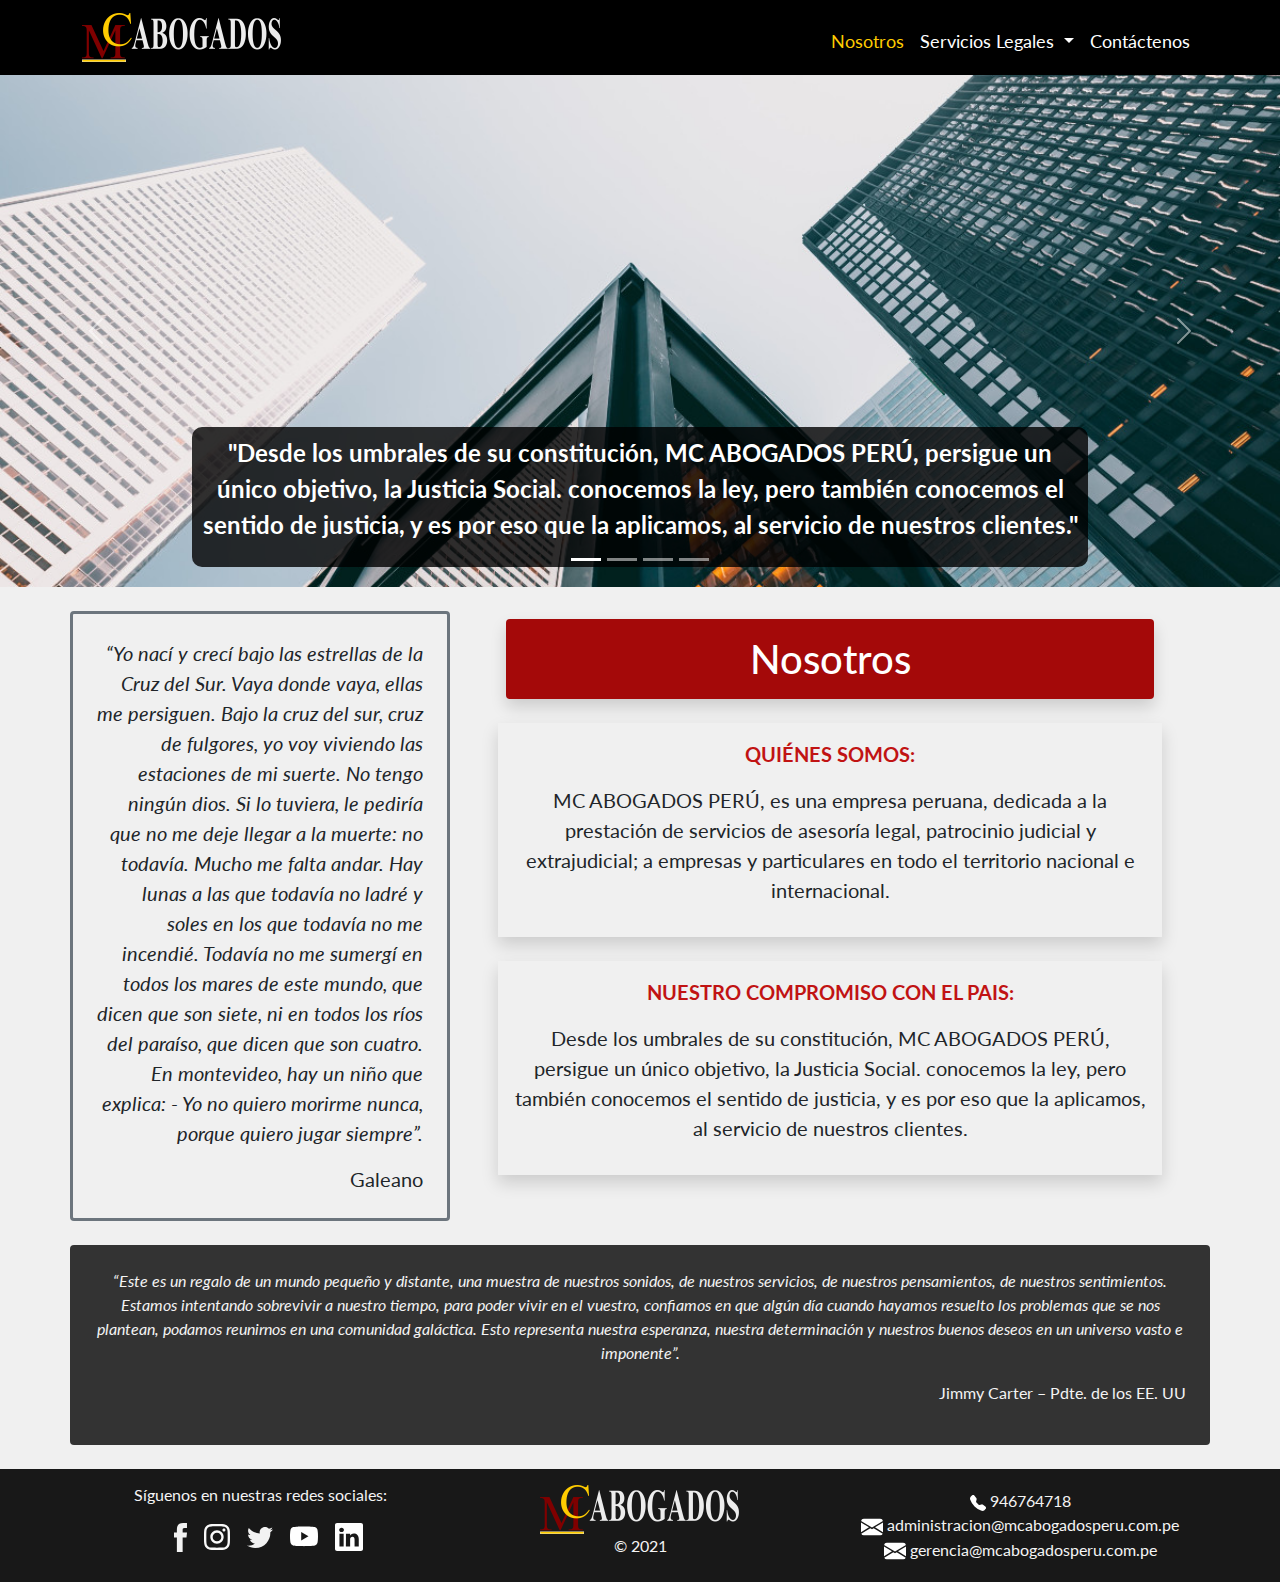
==== index.html @ 387a3cb1 "Prueba" ====
<!DOCTYPE html>
<html lang="es">
    <head>
        <meta charset="UTF-8">
        <title>MC Abogados | Nosotros</title>
        <meta name="viewport" content="width=device-width,initial-scale=1.0">
        <meta name="description" content="Abogados con un elevado concepto de Justicia. Ofrece servicios a empresas y particulares en todo el territorio nacional">
        <meta name="keywords" content="abogados, juicios, legal, ley, norma, ley">
        <meta name="author" content="MC Abogados Perú">
        <link rel="stylesheet" href="estilos.css">
        <link rel="stylesheet" href="bootstrap/bootstrap.css">
        <link rel="stylesheet" href="animate.min.css">
    </head>
    <body id="override">
        <header>
            <!-- NAVBAR START -->
            <nav class="navbar navbar-expand-md navbar-dark">
                <div class="container">
                    <a class="navbar-brand mx-auto" href="index.html" id="img-logo"><img src="img/logos/logo.png" alt="logo MC Abogados" width="200px" id="logo-encabezado"></a>
                    <button class="navbar-toggler position-absolute top-0 end-0 m-4" type="button" data-bs-toggle="collapse" data-bs-target="#navbarSupportedContent" aria-controls="navbarSupportedContent" aria-expanded="false" aria-label="Toggle navigation">
                        <span class="navbar-toggler-icon"></span>
                    </button>
                    <div class="collapse navbar-collapse mt-2" id="navbarSupportedContent">
                        <ul class="navbar-nav ms-auto mb-2 mb-lg-0">
                            <li class="nav-item">
                                <a class="nav-link active" aria-current="page" href="index.html">Nosotros</a>
                            </li>
                            <li class="nav-item dropdown">
                                <a class="nav-link dropdown-toggle" href="#" id="navbarDropdown" role="button" data-bs-toggle="dropdown" aria-expanded="false">
                                    Servicios Legales
                                </a>
                                <ul class="dropdown-menu mt-md-3" aria-labelledby="navbarDropdown">
                                    <li><a class="dropdown-item" href="procesal.html">Departamento Procesal</a></li>
                                    <li><a class="dropdown-item" href="intelectual.html">Departamento Intelectual</a></li>
                                    <li><a class="dropdown-item" href="notarial.html">Departamento Registral-Notarial</a></li>
                                    <li><a class="dropdown-item" href="corporativo.html">Departamento Corporativo</a></li>
                                    <li><a class="dropdown-item" href="inmobiliario.html">Departamento Inmobiliario</a></li>
                                    <li><a class="dropdown-item" href="comercio.html">Departamento de Comercio Exterior</a></li>
                                </ul>
                            </li>
                            <li class="nav-item">
                                <a class="nav-link" aria-current="page" href="contactenos.html">Contáctenos</a>
                            </li>
                        </ul>                        
                    </div>
                </div>
            </nav>
            <!-- NAVBAR END -->
            <!-- CAROUSEL START -->
            <div id="carouselExampleCaptions" class="carousel slide carousel-fade" data-bs-ride="carousel">
                <ol class="carousel-indicators">
                    <li data-bs-target="#carouselExampleCaptions" data-bs-slide-to="0" class="active"></li>
                    <li data-bs-target="#carouselExampleCaptions" data-bs-slide-to="1"></li>
                    <li data-bs-target="#carouselExampleCaptions" data-bs-slide-to="2"></li>
                    <li data-bs-target="#carouselExampleCaptions" data-bs-slide-to="3"></li>
                </ol>
                <div class="carousel-inner ">
                    <div class="carousel-item active">
                        <img src="img/fotos/1.jpg " class="d-block w-100" alt="Rascacielos">
                        <div class="carousel-caption px-2 w-80 py-2 mx-auto d-none d-md-block">                            
                            <p class="animate__animated  animate__slideInDown fw-bold fs-4">"Desde los umbrales de su constitución, MC ABOGADOS PERÚ, persigue un único objetivo, la Justicia Social. conocemos la ley, pero también conocemos el sentido de justicia, y es por eso que la aplicamos, al servicio de nuestros clientes."</p>
                        </div>                        
                    </div>
                    <div class="carousel-item">
                        <img src="img/fotos/2.jpg" class="d-block w-100" alt="Plaza de Armas del Cusco">                        
                    </div>
                    <div class="carousel-item">
                        <img src="img/fotos/3.jpg" class="d-block w-100" alt="Banner MC Abogados">
                        
                    </div>
                    <div class="carousel-item">
                        <img src="img/fotos/4.jpg" class="d-block w-100" alt="Palacio de Justicia">
                    </div>
                </div>
                <a class="carousel-control-prev" href="#carouselExampleCaptions" role="button" data-bs-slide="prev">
                    <span class="carousel-control-prev-icon" aria-hidden="true"></span>
                    <span class="visually-hidden">Previous</span>
                </a>
                <a class="carousel-control-next" href="#carouselExampleCaptions" role="button" data-bs-slide="next">
                    <span class="carousel-control-next-icon" aria-hidden="true"></span>
                    <span class="visually-hidden">Next</span>
                </a>
            </div>
            <!-- CARROUSEL END -->   
        </header>
        <!-- BODY START -->
        <main>           
            <div class="container mt-4">
                <div class="row">
                    <div class="col-xl-4 col-12 border border-3 border-secondary p-4 rounded fs-5 mb-3 mb-xl-0 d-none d-md-block">                       
                        <p class="text-md-end text-center "><i>“Yo nací y crecí bajo las estrellas de la Cruz del Sur.
                            Vaya donde vaya, ellas me persiguen. Bajo la cruz del sur, cruz de fulgores, yo voy viviendo las estaciones de mi suerte. No tengo ningún dios. Si lo tuviera, le pediría que no me deje llegar a la muerte: no todavía. Mucho me falta andar. Hay lunas a las que todavía no ladré y soles en los que todavía no me incendié. Todavía no me sumergí en todos los mares de este mundo, que dicen que son siete, ni en todos los ríos del paraíso, que dicen que son cuatro.
                            En montevideo, hay un niño que explica: - Yo no quiero morirme nunca, porque quiero jugar siempre”.
                            </i></p>
                        <p class="text-end m-0 p-0">Galeano</p>
                    </div>
                    <div class="col-xl-8 col-12 px-xl-5 p-0 m-0 fs-5">
                        <h1 class="m-xl-2 text-center rounded p-3 shadow">Nosotros</h1>
                        <div class="shadow my-4 p-3">
                            <p class="text-center "><b>QUIÉNES SOMOS:</b></p>
                            <p class=" text-center">  MC ABOGADOS PERÚ, es una empresa peruana, dedicada a la prestación de servicios de asesoría legal, patrocinio judicial y extrajudicial; a empresas y particulares en todo el territorio nacional e internacional.</p>                                
                        </div>
                        <div class="shadow my-4 p-3">
                            <p class="text-center"><b>NUESTRO COMPROMISO CON EL PAIS:</b></p>
                            <p class=" text-center"> Desde los umbrales de su constitución, MC ABOGADOS PERÚ, persigue un único objetivo, la Justicia Social. conocemos la ley, pero también conocemos el sentido de justicia, y es por eso que la aplicamos, al servicio de nuestros clientes.</p>
                        </div>
                    </div>
                </div>
                <div class="row my-4 fs-5">
                    <div class="col-12 rounded p-4 fs-6" id="frase-carter">
                        <p class="text-center" ><i>“Este es un regalo de un mundo pequeño y distante, una muestra de nuestros sonidos, de nuestros servicios, de nuestros pensamientos, de nuestros sentimientos. Estamos intentando sobrevivir a nuestro tiempo, para poder vivir en el vuestro, confiamos en que algún día cuando hayamos resuelto los problemas que se nos plantean, podamos reunirnos en una comunidad galáctica. Esto representa nuestra esperanza, nuestra determinación y nuestros buenos deseos en un universo vasto e imponente”.</i></p>
                        <p class="text-end">Jimmy Carter – Pdte. de los EE. UU</p>
                    </div>
                </div>
            </div>
        </main>
        <!-- BODY END -->
        <!-- FOOTER START-->
        <footer>
            <div class="container">
                <div class="row py-2">  
                    <div class="col-12 col-lg-4 d-flex flex-column justify-content-center pb-3" id="redes-sociales">
                        <p class="text-center">Síguenos en nuestras redes sociales:</p>
                        <ul>
                            <li><a href="https://www.facebook.com/mcabogadosperu/?notif_id=1610804623793824&notif_t=page_fan&ref=notif&_rdc=1&_rdr"><img src="img/logos/facebook_logo.svg" alt="Facebook MC Abogados" width="13px" onmouseover="this.src='img/logos/facebook_logo2.svg'" onmouseout="this.src='img/logos/facebook_logo.svg'" ></a></li>

                            <li><a href="https://www.instagram.com/invites/contact/?i=1452inl28r0nh&utm_content=c2e97df"><img src="img/logos/instagram_logo.svg" alt="Instagram MC Abogados" width="26px" onmouseover="this.src='img/logos/instagram_logo2.svg'" onmouseout="this.src='img/logos/instagram_logo.svg'" ></a></li>

                            <li><a href="https://twitter.com/MCABOGADOSPER1?s=08"><img src="img/logos/twitter_logo.svg" alt="Twitter MC Abogados" width="26px"                                             onmouseover="this.src='img/logos/twitter_logo2.svg'" onmouseout="this.src='img/logos/twitter_logo.svg'" ></a></li>
                            
                            <li><a href="https://youtube.com/channel/UCeZceAl9VjgHCSp8tgAxnhw"><img src="img/logos/youtube.svg" alt="Youtube MC Abogados" width="28px" 
                            onmouseover="this.src='img/logos/youtube_2.svg'"
                            onmouseout="this.src='img/logos/youtube.svg'">
                            
                            </a></li>
                            <li><a href="https://www.linkedin.com/company/mc-abogados-peru-e-i-r-l"><img src="img/logos/linkedin.svg" alt="Linkedin MC Abogados" width="28px"
                            onmouseover="this.src='img/logos/linkedin_2.svg'"
                            onmouseout="this.src='img/logos/linkedin.svg'">
                            </a></li>
                        </ul>
                    </div>                  
                    <div class="col-12 col-lg-4 d-flex flex-column justify-content-center align-items-center pt-2 pb-3">
                        <img src="img/logos/logo.png" alt="Logo MC Abogados" width="200px">
                        <p class="m-0">&copy; 2021</p>
                    </div>
                    <div class="col-12 col-lg-4 d-flex flex-column justify-content-center text-center fz-6 p-0">
                        <p class="m-0"> <img src="img/logos/phone.svg" alt="Icono celular"> 946764718</p>
                        <p class="m-0"> <img src="img/logos/email.svg" alt="Icono email" height="22px">  administracion@mcabogadosperu.com.pe</p> 
                        <p class="m-0"> <img src="img/logos/email.svg" alt="Icono email" height="22px"> gerencia@mcabogadosperu.com.pe</p>
                    </div>                    
                </div>
            </div>
        </footer>
        <!-- FOOTER END -->
        <script src="bootstrap/bootstrap.bundle.js"></script>
    </body>        
</html>
---- estilos.css ----
@import url('https://fonts.googleapis.com/css2?family=Lato&display=swap');
/*GLOBAL*/
*{
    font-family: 'Lato', sans-serif;
    box-sizing: border-box;
}
#override{
    background-color: #f0f0f0;
}

/*INDEX*/

/*HEADER*/
#override nav{
    background-color: rgb(0,0,0);
    /*background-color: rgba(0,0,0,0.7);
    position:absolute;
    z-index: 100;
    width:100%;*/
}
#override nav a{
    font-size:18px;
    color:#ffffff;
}
#override nav a:hover{
    color:rgb(225,29,29);
    font-weight: bold;
}
#override nav .active{
    color:rgb(255,204,0);
}
#override nav .dropdown-menu{    
    background-color:rgba(0,0,0,0.7);
}
#override nav .dropdown-menu a:hover{
    color:rgb(255,204,0);
    background-color:rgba(0,0,0,0.5);

}
#override .carousel-caption{
    background-color: rgba(0,0,0,0.8);
    border-radius: 10px;
}
@media(max-width:768px){
    #override nav{
        position:static;
        background-color: rgba(0,0,0,0.9);
    }
}
/*MAIN*/
#override main h1{
    background-color:#a40909;
    color:#ffffff;
}
#override main p b{
    color:#c11313;
}
#override #frase-carter{
    color: #f4f4f4;
    background-color: #333333;
}
/*FOOTER*/
#override footer{
    background-color: rgba(0,0,0,0.9);
    color:#f4f4f4;
}
#override footer ul{
    list-style: none;
    padding: 0;
    margin:0;
    display: flex;
    flex-direction: row;
    justify-content: center;
}
#override footer li{
    margin-left:17px;
}
#override footer #redes-sociales img:hover{
    transform:scale(1.3,1.3);
}
/*CONTÁCTENOS*/
#override #contactenos{
    background-color: #a40909;
}

#override #frase-contactenos{
    background-color: #333333;
    color:#f4f4f4;
    font-style: italic;
}
#override #correo-largo{
    font-size:17px;
}
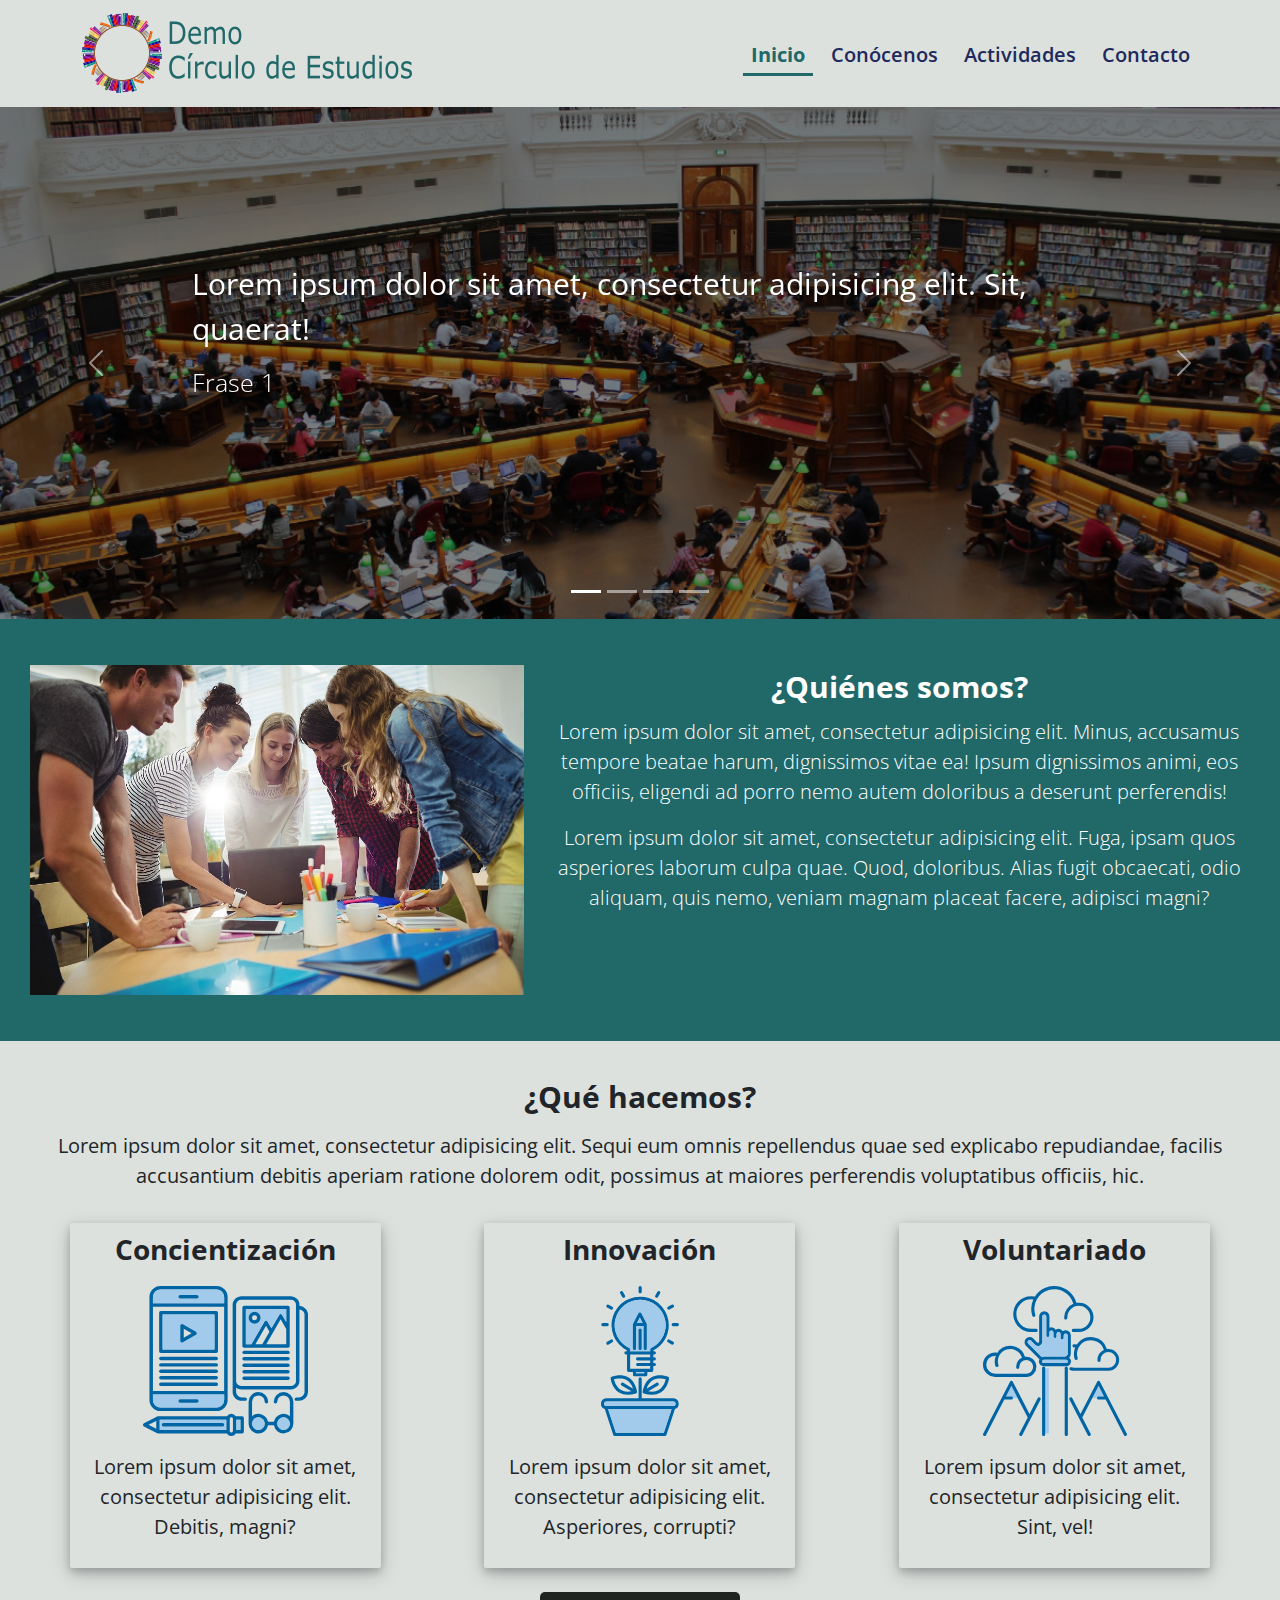
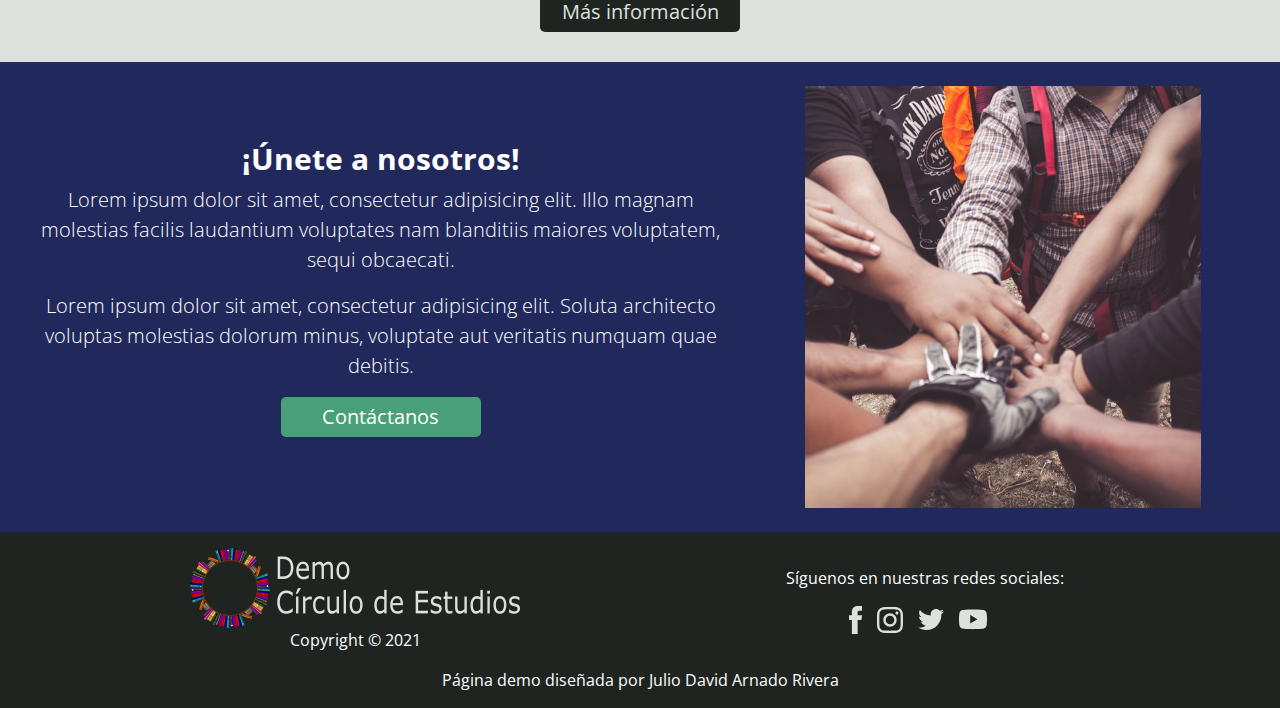
==== commit 06c90826: "Nueva página demo" ====
--- a/index.html
+++ b/index.html
@@ -1,157 +1,194 @@
 <!DOCTYPE html>
 <html lang="es">
-    <head>
-        <meta charset="UTF-8">
-        <title>MC Abogados | Nosotros</title>
+    <head> 
+        <meta charset="utf-8">
+        <title>Demo | Inicio</title>
         <meta name="viewport" content="width=device-width,initial-scale=1.0">
-        <meta name="description" content="Abogados con un elevado concepto de Justicia. Ofrece servicios a empresas y particulares en todo el territorio nacional">
-        <meta name="keywords" content="abogados, juicios, legal, ley, norma, ley">
-        <meta name="author" content="MC Abogados Perú">
+        <meta name="description" content="Organización de estudiantes de Cusco, Perú">
+        <meta name="keywords" content="universidad, estudiantes, investigación, académico">
+        <meta name="author" content="Julio David Arnado Rivera">
         <link rel="stylesheet" href="estilos.css">
+        <link rel="icon" href="img/logo/favicon.ico" type="image/x-icon">
         <link rel="stylesheet" href="bootstrap/bootstrap.css">
-        <link rel="stylesheet" href="animate.min.css">
-    </head>
+        <link rel="stylesheet" href="animaciones/animate.min.css">
+    </head>    
     <body id="override">
-        <header>
-            <!-- NAVBAR START -->
-            <nav class="navbar navbar-expand-md navbar-dark">
-                <div class="container">
-                    <a class="navbar-brand mx-auto" href="index.html" id="img-logo"><img src="img/logos/logo.png" alt="logo MC Abogados" width="200px" id="logo-encabezado"></a>
-                    <button class="navbar-toggler position-absolute top-0 end-0 m-4" type="button" data-bs-toggle="collapse" data-bs-target="#navbarSupportedContent" aria-controls="navbarSupportedContent" aria-expanded="false" aria-label="Toggle navigation">
-                        <span class="navbar-toggler-icon"></span>
-                    </button>
-                    <div class="collapse navbar-collapse mt-2" id="navbarSupportedContent">
-                        <ul class="navbar-nav ms-auto mb-2 mb-lg-0">
-                            <li class="nav-item">
-                                <a class="nav-link active" aria-current="page" href="index.html">Nosotros</a>
-                            </li>
-                            <li class="nav-item dropdown">
-                                <a class="nav-link dropdown-toggle" href="#" id="navbarDropdown" role="button" data-bs-toggle="dropdown" aria-expanded="false">
-                                    Servicios Legales
-                                </a>
-                                <ul class="dropdown-menu mt-md-3" aria-labelledby="navbarDropdown">
-                                    <li><a class="dropdown-item" href="procesal.html">Departamento Procesal</a></li>
-                                    <li><a class="dropdown-item" href="intelectual.html">Departamento Intelectual</a></li>
-                                    <li><a class="dropdown-item" href="notarial.html">Departamento Registral-Notarial</a></li>
-                                    <li><a class="dropdown-item" href="corporativo.html">Departamento Corporativo</a></li>
-                                    <li><a class="dropdown-item" href="inmobiliario.html">Departamento Inmobiliario</a></li>
-                                    <li><a class="dropdown-item" href="comercio.html">Departamento de Comercio Exterior</a></li>
-                                </ul>
-                            </li>
-                            <li class="nav-item">
-                                <a class="nav-link" aria-current="page" href="contactenos.html">Contáctenos</a>
-                            </li>
-                        </ul>                        
-                    </div>
+        <!-- NAVBAR START -->
+        <nav class="navbar navbar-expand-lg navbar-light">
+            <div class="container">
+                <a class="navbar-brand mx-auto" href="index.html"><img src="img/logo/libros.png" alt="logo-demo" height="80px"></a>
+                <button class="navbar-toggler" type="button" data-bs-toggle="collapse" data-bs-target="#navbarNav" aria-controls="navbarNav" aria-expanded="false" aria-label="Toggle navigation">
+                    <span class="navbar-toggler-icon"></span>
+                </button>
+                <div class="collapse navbar-collapse" id="navbarNav">
+                    <!-- "ms auto" se usa para ajustar el margen izquierdo de los links de la Navbar -->
+                    <ul class="navbar-nav ms-auto">
+                        <!-- "mx-auto" se utiliza para alinear los items al centro -->
+                        <li class="nav-item mx-auto">
+                            <a class="nav-link active" aria-current="page" href="index.html">Inicio</a>
+                        </li>
+                        <li class="nav-item mx-auto">
+                            <a class="nav-link" href="conocenos.html">Conócenos</a>
+                        </li>
+                        <li class="nav-item mx-auto">
+                            <a class="nav-link" href="actividades.html">Actividades</a>
+                        </li>                        
+                        <li class="nav-item mx-auto">
+                            <a class="nav-link" href="contacto.html">Contacto</a>
+                        </li>
+                    </ul>
                 </div>
-            </nav>
-            <!-- NAVBAR END -->
+            </div>
+        </nav>
+        <!-- NAVBAR END -->
+        <main>
             <!-- CAROUSEL START -->
             <div id="carouselExampleCaptions" class="carousel slide carousel-fade" data-bs-ride="carousel">
-                <ol class="carousel-indicators">
-                    <li data-bs-target="#carouselExampleCaptions" data-bs-slide-to="0" class="active"></li>
-                    <li data-bs-target="#carouselExampleCaptions" data-bs-slide-to="1"></li>
-                    <li data-bs-target="#carouselExampleCaptions" data-bs-slide-to="2"></li>
-                    <li data-bs-target="#carouselExampleCaptions" data-bs-slide-to="3"></li>
-                </ol>
-                <div class="carousel-inner ">
+                <div class="carousel-indicators">
+                    <button type="button" data-bs-target="#carouselExampleCaptions" data-bs-slide-to="0" class="active" aria-current="true" aria-label="Slide 1"></button>
+                    <button type="button" data-bs-target="#carouselExampleCaptions" data-bs-slide-to="1" aria-label="Slide 2"></button>
+                    <button type="button" data-bs-target="#carouselExampleCaptions" data-bs-slide-to="2" aria-label="Slide 3"></button>
+                    <button type="button" data-bs-target="#carouselExampleCaptions" data-bs-slide-to="3" aria-label="Slide 4"></button>
+                </div>
+                <div class="carousel-inner">
                     <div class="carousel-item active">
-                        <img src="img/fotos/1.jpg " class="d-block w-100" alt="Rascacielos">
-                        <div class="carousel-caption px-2 w-80 py-2 mx-auto d-none d-md-block">                            
-                            <p class="animate__animated  animate__slideInDown fw-bold fs-4">"Desde los umbrales de su constitución, MC ABOGADOS PERÚ, persigue un único objetivo, la Justicia Social. conocemos la ley, pero también conocemos el sentido de justicia, y es por eso que la aplicamos, al servicio de nuestros clientes."</p>
-                        </div>                        
+                        <img src="img/carousel/1.jpg" class="d-block w-100" alt="Biblioteca">
+                        <div class="carousel-caption  d-md-block frase animate__animated animate__fadeInLeft">  
+                            <p>Lorem ipsum dolor sit amet, consectetur adipisicing elit. Sit, quaerat!</p>
+                            <h5>Frase 1</h5>
+                        </div>
                     </div>
                     <div class="carousel-item">
-                        <img src="img/fotos/2.jpg" class="d-block w-100" alt="Plaza de Armas del Cusco">                        
+                        <img src="img/carousel/2.jpg" class="d-block w-100" alt="Investigación">
+                        <div class="carousel-caption  d-md-block frase frase animate__animated animate__fadeInLeft">                            
+                            <p>Lorem ipsum dolor sit amet, consectetur adipisicing elit. Vel, architecto!</p>
+                            <h5>Frase 2</h5>
+                        </div>
                     </div>
                     <div class="carousel-item">
-                        <img src="img/fotos/3.jpg" class="d-block w-100" alt="Banner MC Abogados">
-                        
+                        <img src="img/carousel/3.jpg" class="d-block w-100" alt="Investigación">
+                        <div class="carousel-caption  d-md-block frase frase animate__animated animate__fadeInLeft">                            
+                            <p>Lorem ipsum dolor sit amet, consectetur adipisicing elit. Voluptates, modi.</p>
+                            <h5>Frase 3</h5>
+                        </div>
                     </div>
                     <div class="carousel-item">
-                        <img src="img/fotos/4.jpg" class="d-block w-100" alt="Palacio de Justicia">
-                    </div>
-                </div>
-                <a class="carousel-control-prev" href="#carouselExampleCaptions" role="button" data-bs-slide="prev">
-                    <span class="carousel-control-prev-icon" aria-hidden="true"></span>
-                    <span class="visually-hidden">Previous</span>
-                </a>
-                <a class="carousel-control-next" href="#carouselExampleCaptions" role="button" data-bs-slide="next">
-                    <span class="carousel-control-next-icon" aria-hidden="true"></span>
-                    <span class="visually-hidden">Next</span>
-                </a>
-            </div>
-            <!-- CARROUSEL END -->   
-        </header>
-        <!-- BODY START -->
-        <main>           
-            <div class="container mt-4">
-                <div class="row">
-                    <div class="col-xl-4 col-12 border border-3 border-secondary p-4 rounded fs-5 mb-3 mb-xl-0 d-none d-md-block">                       
-                        <p class="text-md-end text-center "><i>“Yo nací y crecí bajo las estrellas de la Cruz del Sur.
-                            Vaya donde vaya, ellas me persiguen. Bajo la cruz del sur, cruz de fulgores, yo voy viviendo las estaciones de mi suerte. No tengo ningún dios. Si lo tuviera, le pediría que no me deje llegar a la muerte: no todavía. Mucho me falta andar. Hay lunas a las que todavía no ladré y soles en los que todavía no me incendié. Todavía no me sumergí en todos los mares de este mundo, que dicen que son siete, ni en todos los ríos del paraíso, que dicen que son cuatro.
-                            En montevideo, hay un niño que explica: - Yo no quiero morirme nunca, porque quiero jugar siempre”.
-                            </i></p>
-                        <p class="text-end m-0 p-0">Galeano</p>
-                    </div>
-                    <div class="col-xl-8 col-12 px-xl-5 p-0 m-0 fs-5">
-                        <h1 class="m-xl-2 text-center rounded p-3 shadow">Nosotros</h1>
-                        <div class="shadow my-4 p-3">
-                            <p class="text-center "><b>QUIÉNES SOMOS:</b></p>
-                            <p class=" text-center">  MC ABOGADOS PERÚ, es una empresa peruana, dedicada a la prestación de servicios de asesoría legal, patrocinio judicial y extrajudicial; a empresas y particulares en todo el territorio nacional e internacional.</p>                                
-                        </div>
-                        <div class="shadow my-4 p-3">
-                            <p class="text-center"><b>NUESTRO COMPROMISO CON EL PAIS:</b></p>
-                            <p class=" text-center"> Desde los umbrales de su constitución, MC ABOGADOS PERÚ, persigue un único objetivo, la Justicia Social. conocemos la ley, pero también conocemos el sentido de justicia, y es por eso que la aplicamos, al servicio de nuestros clientes.</p>
+                        <img src="img/carousel/4.jpg" class="d-block w-100" alt="Estante">
+                        <div class="carousel-caption  d-md-block frase frase animate__animated animate__fadeInLeft">          <p>Lorem ipsum dolor sit amet, consectetur adipisicing elit. Exercitationem, incidunt.</p>
+                            <h5>Frase 4</h5>
                         </div>
                     </div>
                 </div>
-                <div class="row my-4 fs-5">
-                    <div class="col-12 rounded p-4 fs-6" id="frase-carter">
-                        <p class="text-center" ><i>“Este es un regalo de un mundo pequeño y distante, una muestra de nuestros sonidos, de nuestros servicios, de nuestros pensamientos, de nuestros sentimientos. Estamos intentando sobrevivir a nuestro tiempo, para poder vivir en el vuestro, confiamos en que algún día cuando hayamos resuelto los problemas que se nos plantean, podamos reunirnos en una comunidad galáctica. Esto representa nuestra esperanza, nuestra determinación y nuestros buenos deseos en un universo vasto e imponente”.</i></p>
-                        <p class="text-end">Jimmy Carter – Pdte. de los EE. UU</p>
+                <button class="carousel-control-prev" type="button" data-bs-target="#carouselExampleCaptions"  data-bs-slide="prev">
+                    <span class="carousel-control-prev-icon" aria-hidden="true"></span>
+                    <span class="visually-hidden">Previous</span>
+                </button>
+                <button class="carousel-control-next" type="button" data-bs-target="#carouselExampleCaptions"  data-bs-slide="next">
+                    <span class="carousel-control-next-icon" aria-hidden="true"></span>
+                    <span class="visually-hidden">Next</span>
+                </button>
+            </div>
+            <!-- CAROUSEL END -->
+            <!-- CONTENT START -->
+            <!-- SECCIÓN 1 | ¿QUIENES SOMOS?-->
+            <div id="contenido">
+                <div class="container-fluid section_1">
+                    <div class="row">
+                        <div class="col-12 d-lg-none">
+                            <h2 class="py-1">¿Quiénes somos?</h2>
+                        </div>                   
+                    </div>
+                    <div class="row my-3">
+                        <div class="col-lg-5 col-12 mb-2 m-lg-0">
+                            <img src="img/varias/Equipo.jpg" loading="lazy" width="100%" alt="Nuestro equipo">
+                        </div>
+                        <div class="col-lg-7 mt-2 mt-lg-0 pt-md-0 col-12">
+                            <h2 class="py-1 d-none d-lg-block">¿Quiénes somos?</h2>
+                            <p>Lorem ipsum dolor sit amet, consectetur adipisicing elit. Minus, accusamus tempore beatae harum, dignissimos vitae ea! Ipsum dignissimos animi, eos officiis, eligendi ad porro nemo autem doloribus a deserunt perferendis!</p>
+                            <p>Lorem ipsum dolor sit amet, consectetur adipisicing elit. Fuga, ipsam quos asperiores laborum culpa quae. Quod, doloribus. Alias fugit obcaecati, odio aliquam, quis nemo, veniam magnam placeat facere, adipisci magni?</p>
+                        </div>
                     </div>
                 </div>
+                <!-- SECCIÓN 2 | ¿QUÉ HACEMOS?-->
+                <div class="container-fluid section_2">                
+                    <div class="row mb-3">
+                        <div class="col-md-12 px-4">
+                            <h2 class="py-2">¿Qué hacemos?</h2>
+                            <p>Lorem ipsum dolor sit amet, consectetur adipisicing elit. Sequi eum omnis repellendus quae sed explicabo repudiandae, facilis accusantium debitis aperiam ratione dolorem odit, possimus at maiores perferendis voluptatibus officiis, hic.</p>                            
+                        </div>
+                    </div>
+                    <!-- Tarjetas de actividades -->
+                    <div class="row">
+                        <div class="col-12 col-lg-3 tarjeta mx-auto mb-3 mb-lg-0">
+                            <h3>Concientización</h3>
+                            <img src="img/iconos/concientizacion.svg" alt="Concientización" loading="lazy" height="150px">  
+                            <p class="mt-3">Lorem ipsum dolor sit amet, consectetur adipisicing elit. Debitis, magni?</p>  
+                        </div>                        
+                        <div class="col-12 col-lg-3 tarjeta mx-auto mb-3 mb-lg-0">
+                            <h3>Innovación</h3>
+                            <img src="img/iconos/innovacion.svg" alt="Innovación" loading="lazy" height="150px">
+                            <p class="mt-3">Lorem ipsum dolor sit amet, consectetur adipisicing elit. Asperiores, corrupti?</p>
+                        </div>
+                        <div class="col-12 col-lg-3 tarjeta mx-auto mb-0">
+                            <h3>Voluntariado</h3>
+                            <img src="img/iconos/voluntariado.svg" alt="Voluntariado" loading="lazy" height="150px">
+                            <p class="mt-3">Lorem ipsum dolor sit amet, consectetur adipisicing elit. Sint, vel!</p>
+                        </div>
+                    </div>
+                    <!-- Botón de contacto -->
+                    <div class="row mt-4">
+                        <div class="col-12">
+                            <a href="actividades.html" class="mx-auto">Más información</a>
+                        </div>
+                    </div>
+                </div>
+                <!-- SECCIÓN 3 -->
+                <div class="container-fluid section_3 py-4">                
+                    <div class="row">
+                        <div class="col-lg-7 px-4 px-lg-2 m-auto">
+                            <h2>¡Únete a nosotros!</h2>
+                            <p>Lorem ipsum dolor sit amet, consectetur adipisicing elit. Illo magnam molestias facilis laudantium voluptates nam blanditiis maiores voluptatem, sequi obcaecati.</p>
+                            <p>Lorem ipsum dolor sit amet, consectetur adipisicing elit. Soluta architecto voluptas molestias dolorum minus, voluptate aut veritatis numquam quae debitis.</p>
+                            <a href="contacto.html" class="mx-auto mb-3">Contáctanos</a>
+                        </div>
+                        <div class="col-lg-5 mx-auto">
+                            <img src="img/varias/teamwork.jpg" width="80%"  loading="lazy" alt="Trabajo en equipo">
+                        </div>
+                    </div>
+                </div>
+                <!-- CONTENT END -->
             </div>
         </main>
-        <!-- BODY END -->
-        <!-- FOOTER START-->
         <footer>
-            <div class="container">
-                <div class="row py-2">  
-                    <div class="col-12 col-lg-4 d-flex flex-column justify-content-center pb-3" id="redes-sociales">
+            <!-- FOOTER START -->
+            <div class="container py-3">
+                <div class="row">
+                    <div class="col-lg-6 text-center my-auto py-3 py-lg-0">
+                        <img src="img/logo/librosFooter.png" alt="">
+                        <p>Copyright &copy; 2021</p>
+                    </div>
+                    <div class="col-lg-6 my-auto">
                         <p class="text-center">Síguenos en nuestras redes sociales:</p>
                         <ul>
-                            <li><a href="https://www.facebook.com/mcabogadosperu/?notif_id=1610804623793824&notif_t=page_fan&ref=notif&_rdc=1&_rdr"><img src="img/logos/facebook_logo.svg" alt="Facebook MC Abogados" width="13px" onmouseover="this.src='img/logos/facebook_logo2.svg'" onmouseout="this.src='img/logos/facebook_logo.svg'" ></a></li>
+                            <li><a href="#"><img src="img/redes/facebook_logo.svg" alt="logo-facebook" width="13px" onmouseover="this.src='img/redes/facebook_logo2.svg'" onmouseout="this.src='img/redes/facebook_logo.svg'" ></a></li>
 
-                            <li><a href="https://www.instagram.com/invites/contact/?i=1452inl28r0nh&utm_content=c2e97df"><img src="img/logos/instagram_logo.svg" alt="Instagram MC Abogados" width="26px" onmouseover="this.src='img/logos/instagram_logo2.svg'" onmouseout="this.src='img/logos/instagram_logo.svg'" ></a></li>
+                            <li><a href="#"><img src="img/redes/instagram_logo.svg" alt="logo-instagram" width="26px" onmouseover="this.src='img/redes/instagram_logo2.svg'" onmouseout="this.src='img/redes/instagram_logo.svg'" ></a></li>
 
-                            <li><a href="https://twitter.com/MCABOGADOSPER1?s=08"><img src="img/logos/twitter_logo.svg" alt="Twitter MC Abogados" width="26px"                                             onmouseover="this.src='img/logos/twitter_logo2.svg'" onmouseout="this.src='img/logos/twitter_logo.svg'" ></a></li>
-                            
-                            <li><a href="https://youtube.com/channel/UCeZceAl9VjgHCSp8tgAxnhw"><img src="img/logos/youtube.svg" alt="Youtube MC Abogados" width="28px" 
-                            onmouseover="this.src='img/logos/youtube_2.svg'"
-                            onmouseout="this.src='img/logos/youtube.svg'">
-                            
-                            </a></li>
-                            <li><a href="https://www.linkedin.com/company/mc-abogados-peru-e-i-r-l"><img src="img/logos/linkedin.svg" alt="Linkedin MC Abogados" width="28px"
-                            onmouseover="this.src='img/logos/linkedin_2.svg'"
-                            onmouseout="this.src='img/logos/linkedin.svg'">
-                            </a></li>
-                        </ul>
-                    </div>                  
-                    <div class="col-12 col-lg-4 d-flex flex-column justify-content-center align-items-center pt-2 pb-3">
-                        <img src="img/logos/logo.png" alt="Logo MC Abogados" width="200px">
-                        <p class="m-0">&copy; 2021</p>
+                            <li><a href="#"><img src="img/redes/twitter_logo.svg" alt="logo-twitter" width="26px"         onmouseover="this.src='img/redes/twitter_logo2.svg'" onmouseout="this.src='img/redes/twitter_logo.svg'" ></a></li>
+
+                            <li><a href="#"><img src="img/redes/youtube.svg" alt="logo-youtube" width="28px" onmouseover="this.src='img/redes/youtube2.svg'" onmouseout="this.src='img/redes/youtube.svg'"></a></li>
+                        </ul>                        
+                    </div>                    
+                </div> 
+                <div class="row">
+                    <div class="col-12">
+                        <p class="text-center p-0 m-0">Página demo diseñada por Julio David Arnado Rivera</p>
                     </div>
-                    <div class="col-12 col-lg-4 d-flex flex-column justify-content-center text-center fz-6 p-0">
-                        <p class="m-0"> <img src="img/logos/phone.svg" alt="Icono celular"> 946764718</p>
-                        <p class="m-0"> <img src="img/logos/email.svg" alt="Icono email" height="22px">  administracion@mcabogadosperu.com.pe</p> 
-                        <p class="m-0"> <img src="img/logos/email.svg" alt="Icono email" height="22px"> gerencia@mcabogadosperu.com.pe</p>
-                    </div>                    
-                </div>
+                </div>           
             </div>
+            <!-- FOOTER END -->
         </footer>
-        <!-- FOOTER END -->
         <script src="bootstrap/bootstrap.bundle.js"></script>
-    </body>        
+        <script src="bootstrap/jquery-3.5.1.js"></script>
+    </body>
 </html>--- a/estilos.css
+++ b/estilos.css
@@ -1,97 +1,167 @@
-@import url('https://fonts.googleapis.com/css2?family=Lato&display=swap');
-/*GLOBAL*/
+@import url('https://fonts.googleapis.com/css2?family=Open+Sans:wght@300;400;600;700;800&display=swap');
+
 *{
-    font-family: 'Lato', sans-serif;
+    font-family: 'Open Sans', sans-serif;
     box-sizing: border-box;
 }
-#override{
-    background-color: #f0f0f0;
+/*BARRA DE NAVEGACIÓN*/
+#override nav{
+    background-color: #DCE1DE;
+}
+#override nav a{
+    font-size:20px;
+    color:#21295C;
+    margin-left:10px;
+    padding-bottom:3px;    
+    border-bottom-style:solid;
+    border-color:rgba(33,104,105,0);
+    font-weight: 600;
 }
 
-/*INDEX*/
+#override #navbarNav a:hover{
+    border-color:#216869;
+    color:#216869;
+}
 
-/*HEADER*/
-#override nav{
-    background-color: rgb(0,0,0);
-    /*background-color: rgba(0,0,0,0.7);
-    position:absolute;
-    z-index: 100;
-    width:100%;*/
+#override li .active{
+    color:#216869;
+    font-weight: 700;
+    border-color:#216869;
 }
-#override nav a{
-    font-size:18px;
+#override .carousel-inner{
+    position:relative;
+}
+/*CAROUSEL*/
+#override .frase{
+    position: absolute;
+    top:30%;
+    bottom:25%;
+    text-align: left;
+    padding:0;
+}
+#override .frase p{    
+    font-size:30px;    
+    font-weight: 400;
+}
+#override .frase h5{    
+    font-size:25px;
+    font-weight:100;
+}
+/*Ajuste de brillo de las imágenes del carrusel*/
+#override .carousel-inner img{
+    filter:brightness(50%);
+}
+/*CONTENIDO*/
+#override .section_1{
+    text-align: center;
+    background-color: #216869;
     color:#ffffff;
+    padding: 30px;
+    overflow: hidden;
 }
-#override nav a:hover{
-    color:rgb(225,29,29);
+#override .section_1 p{
+    font-size: 20px;
+    font-weight: 300;
+}
+#override .section_2{
+    text-align: center;
+    background-color: rgb(220,225,222);
+    padding: 30px;
+    overflow: hidden;
+}
+#override .section_2 p{
+    font-size: 20px;    
+    font-weight: 400;
+}
+#override .section_2 a{
+    text-decoration: none;
+    color:rgb(220,225,222);
+    font-size: 20px;
+    display:block;
+    width:200px;
+    background-color: rgb(31,36,33);
+    border-radius: 5px;
+    padding:5px;
+}
+#override .section_3{
+    text-align: center;
+    background-color:#21295c;
+    color:#ffffff;
+    padding:20px 30px;
+}
+#override .section_3 p{
+    font-size: 20px;    
+    font-weight: 300;
+}
+#override .section_3 a{
+    text-decoration: none;
+    color:#fff;
+    font-size: 20px;
+    display:block;
+    width:200px;
+    background-color:rgb(73,160,120); 
+    border-radius: 5px;
+    padding:5px;
+}
+#override #contenido a{
+    transition: 0.5s;
+}
+#override #contenido a:hover{
+    transform: scale(1.1);
+}
+#override h2{
+    font-size: 30px;
     font-weight: bold;
 }
-#override nav .active{
-    color:rgb(255,204,0);
+#override h3{
+    font-size: 28px;
+    font-weight: bold;
+    margin-bottom: 20px;
 }
-#override nav .dropdown-menu{    
-    background-color:rgba(0,0,0,0.7);
+#override .tarjeta{
+    box-shadow: 0 4px 8px 0 rgba(0, 0, 0, 0.2), 0 6px 20px 0 rgba(0, 0, 0, 0.19);
+    text-align: center;
+    padding:10px;
+    border-radius: 2px;
+    transition: 0.5s;
 }
-#override nav .dropdown-menu a:hover{
-    color:rgb(255,204,0);
-    background-color:rgba(0,0,0,0.5);
+#override .tarjeta:hover{
+    transform: translateY(-10px);
+}
 
-}
-#override .carousel-caption{
-    background-color: rgba(0,0,0,0.8);
-    border-radius: 10px;
-}
-@media(max-width:768px){
-    #override nav{
-        position:static;
-        background-color: rgba(0,0,0,0.9);
-    }
-}
-/*MAIN*/
-#override main h1{
-    background-color:#a40909;
-    color:#ffffff;
-}
-#override main p b{
-    color:#c11313;
-}
-#override #frase-carter{
-    color: #f4f4f4;
-    background-color: #333333;
-}
 /*FOOTER*/
 #override footer{
-    background-color: rgba(0,0,0,0.9);
-    color:#f4f4f4;
+    background-color: rgb(31,36,33);
+    color:#fff;
 }
 #override footer ul{
-    list-style: none;
-    padding: 0;
-    margin:0;
-    display: flex;
-    flex-direction: row;
+    display:flex;   
     justify-content: center;
+    padding:0;
 }
 #override footer li{
-    margin-left:17px;
+    list-style: none;
+    margin-right:15px;    
 }
-#override footer #redes-sociales img:hover{
-    transform:scale(1.3,1.3);
-}
-/*CONTÁCTENOS*/
-#override #contactenos{
-    background-color: #a40909;
-}
+#override footer li:hover{
+    transform:scale(1.4,1.4);
 
-#override #frase-contactenos{
-    background-color: #333333;
-    color:#f4f4f4;
-    font-style: italic;
-}
-#override #correo-largo{
-    font-size:17px;
 }
 
 
-
-
+/*MEDIA QUERIES*/
+@media(max-width:820px){
+    #override .frase p{    
+        font-size:4vw;
+        padding:0;
+        margin:0;
+    }
+    #override .frase h5{    
+        font-size:4vw;
+        font-weight:100;
+    }
+    #override .frase{
+        top:20%;
+        bottom:25%;
+    }
+}
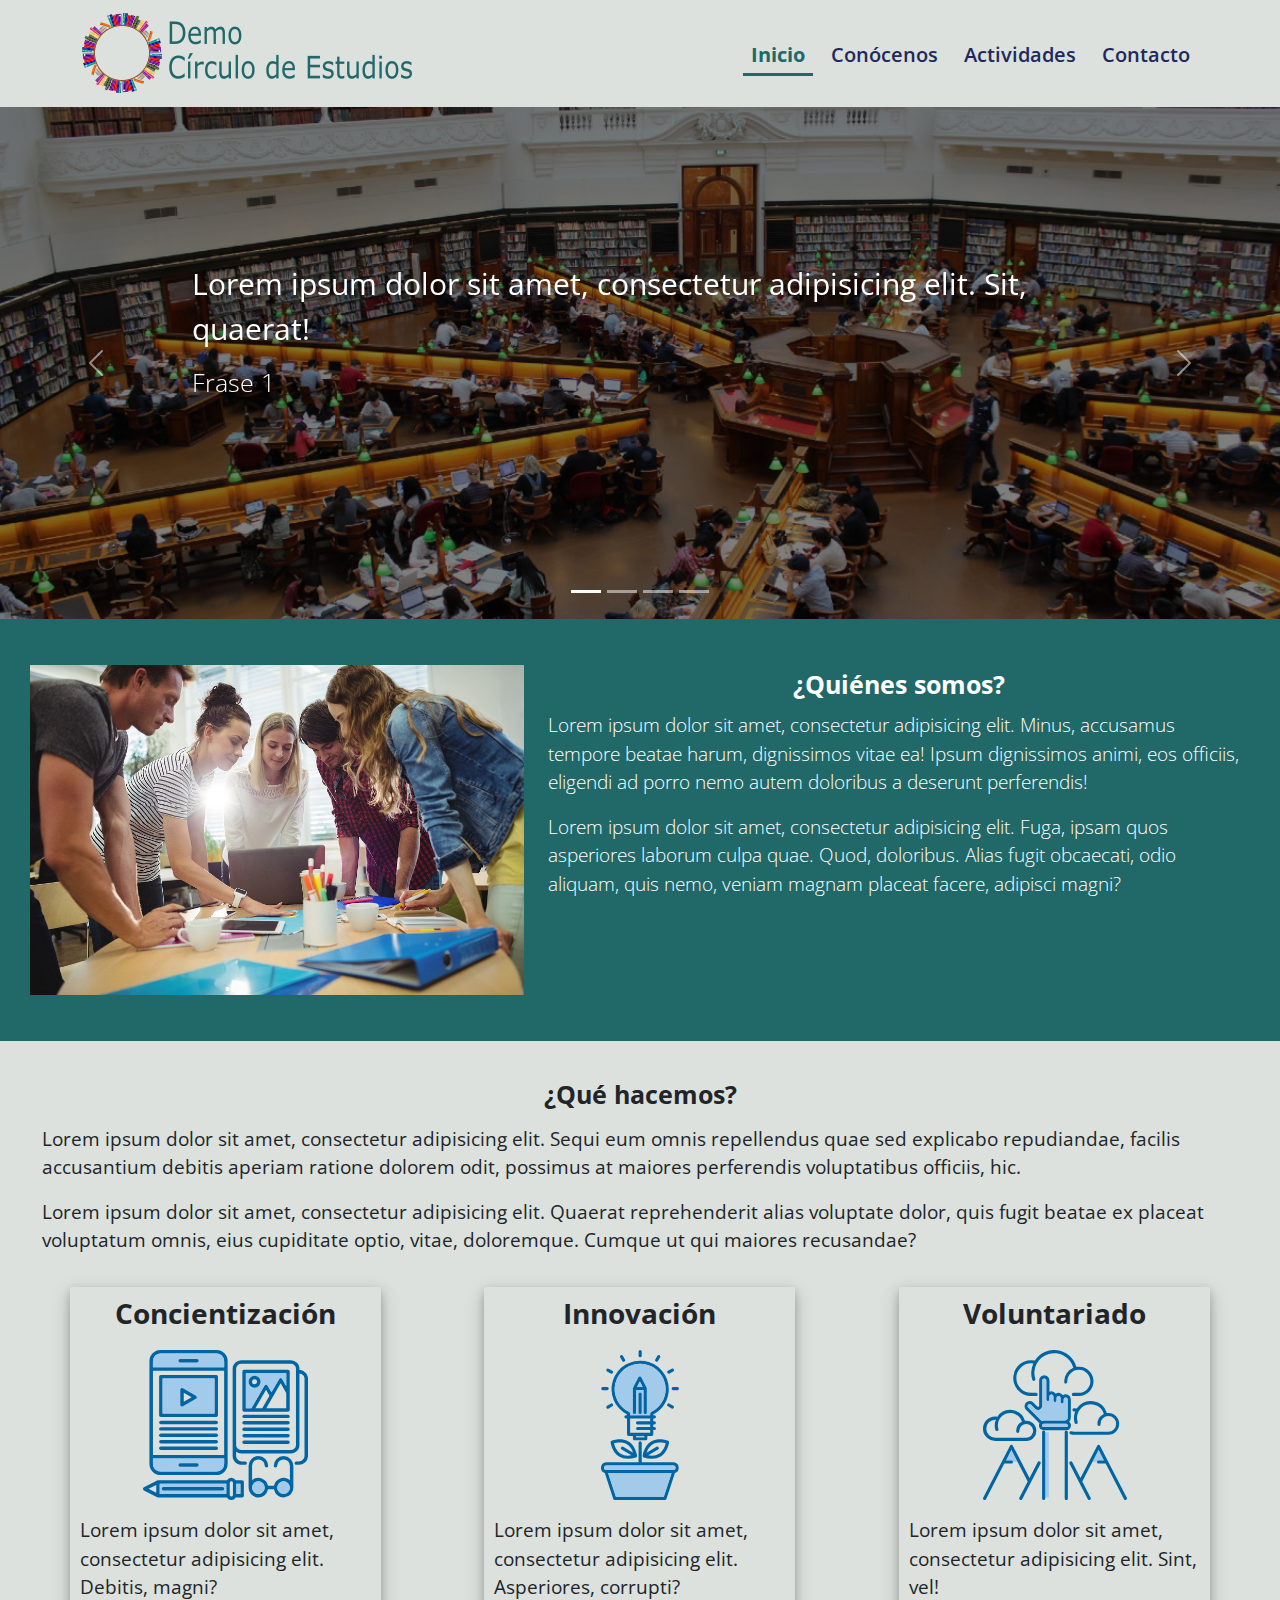
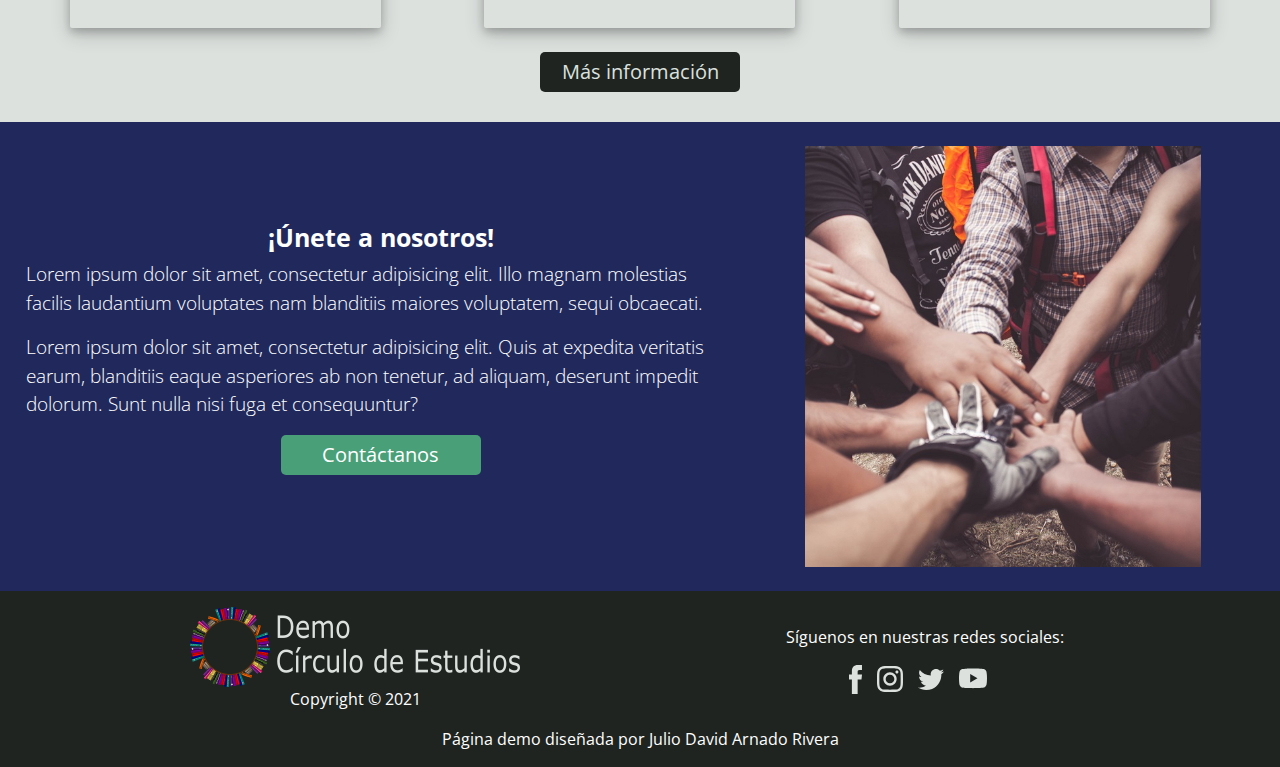
==== commit 542cbdd9: "Página demo" ====
--- a/index.html
+++ b/index.html
@@ -16,7 +16,7 @@
         <!-- NAVBAR START -->
         <nav class="navbar navbar-expand-lg navbar-light">
             <div class="container">
-                <a class="navbar-brand mx-auto" href="index.html"><img src="img/logo/libros.png" alt="logo-demo" height="80px"></a>
+                <a class="navbar-brand mx-auto" href="index.html"><img src="img/logo/libros.png" alt="logo-demo" height="80px" id="logo-demo"></a>
                 <button class="navbar-toggler" type="button" data-bs-toggle="collapse" data-bs-target="#navbarNav" aria-controls="navbarNav" aria-expanded="false" aria-label="Toggle navigation">
                     <span class="navbar-toggler-icon"></span>
                 </button>
@@ -114,7 +114,8 @@
                     <div class="row mb-3">
                         <div class="col-md-12 px-4">
                             <h2 class="py-2">¿Qué hacemos?</h2>
-                            <p>Lorem ipsum dolor sit amet, consectetur adipisicing elit. Sequi eum omnis repellendus quae sed explicabo repudiandae, facilis accusantium debitis aperiam ratione dolorem odit, possimus at maiores perferendis voluptatibus officiis, hic.</p>                            
+                            <p>Lorem ipsum dolor sit amet, consectetur adipisicing elit. Sequi eum omnis repellendus quae sed explicabo repudiandae, facilis accusantium debitis aperiam ratione dolorem odit, possimus at maiores perferendis voluptatibus officiis, hic.</p> 
+                            <p>Lorem ipsum dolor sit amet, consectetur adipisicing elit. Quaerat reprehenderit alias voluptate dolor, quis fugit beatae ex placeat voluptatum omnis, eius cupiditate optio, vitae, doloremque. Cumque ut qui maiores recusandae?</p>                           
                         </div>
                     </div>
                     <!-- Tarjetas de actividades -->
@@ -145,10 +146,10 @@
                 <!-- SECCIÓN 3 -->
                 <div class="container-fluid section_3 py-4">                
                     <div class="row">
-                        <div class="col-lg-7 px-4 px-lg-2 m-auto">
+                        <div class="col-lg-7 px-lg-2 m-auto">
                             <h2>¡Únete a nosotros!</h2>
                             <p>Lorem ipsum dolor sit amet, consectetur adipisicing elit. Illo magnam molestias facilis laudantium voluptates nam blanditiis maiores voluptatem, sequi obcaecati.</p>
-                            <p>Lorem ipsum dolor sit amet, consectetur adipisicing elit. Soluta architecto voluptas molestias dolorum minus, voluptate aut veritatis numquam quae debitis.</p>
+                            <p>Lorem ipsum dolor sit amet, consectetur adipisicing elit. Quis at expedita veritatis earum, blanditiis eaque asperiores ab non tenetur, ad aliquam, deserunt impedit dolorum. Sunt nulla nisi fuga et consequuntur?</p>
                             <a href="contacto.html" class="mx-auto mb-3">Contáctanos</a>
                         </div>
                         <div class="col-lg-5 mx-auto">
--- a/estilos.css
+++ b/estilos.css
@@ -52,6 +52,10 @@
     filter:brightness(50%);
 }
 /*CONTENIDO*/
+#override #contenido p{
+    text-align: left;
+    font-size: 19px;
+}
 #override .section_1{
     text-align: center;
     background-color: #216869;
@@ -110,7 +114,7 @@
     transform: scale(1.1);
 }
 #override h2{
-    font-size: 30px;
+    font-size: 25px;
     font-weight: bold;
 }
 #override h3{
@@ -164,4 +168,11 @@
         top:20%;
         bottom:25%;
     }
+    
 }
+
+@media(max-width:576px){
+    #override #logo-demo{
+        height:60px;
+    }
+}
